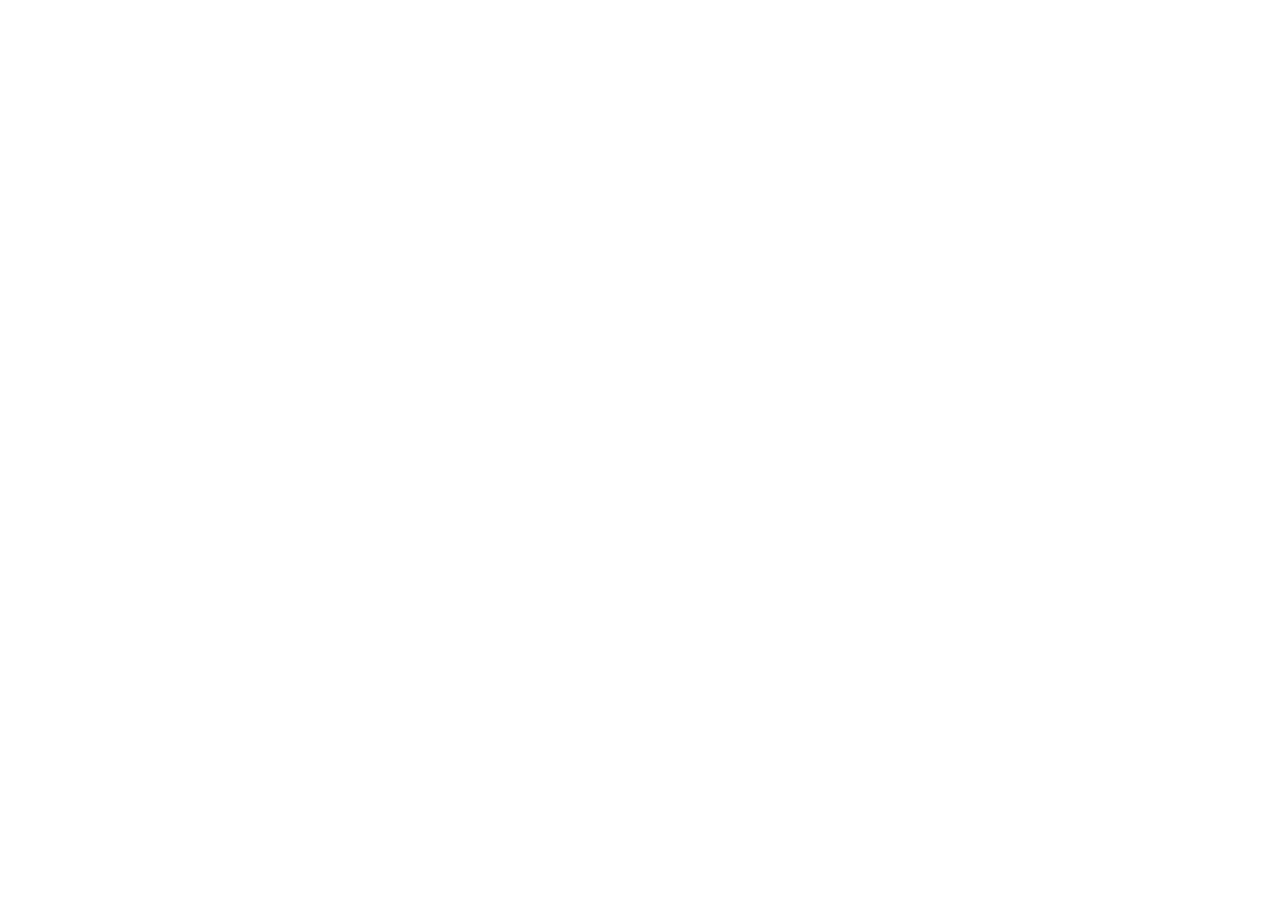
==== index.html @ 9838cd97 "Add files via upload" ====
<!doctype html>
<html lang="en">
<head>
<meta charset="utf-8">
<meta name="viewport" content="width=device-width, initial-scale=1">
<meta name="theme-color" content="#123c59">
<meta name="description" content="CareFlow OPD outpatient appointment booking and queue prototype.">
<title>CareFlow OPD · Hospital Booking System</title>
<link rel="stylesheet" href="styles.css">
</head>
<body>
<div id="app"></div>
<noscript><div style="margin:24px;padding:20px;border:1px solid #e3ebef;border-radius:14px;background:#fff;font-family:Arial,sans-serif;color:#172b3a"><h2>JavaScript is required</h2><p>Please enable JavaScript in your browser, then reopen CareFlow OPD.</p></div></noscript>
<div id="modal-root"></div>
<div class="toast-stack" id="toast-stack" aria-live="polite"></div>
<script src="script.js" defer></script>
</body>
</html>
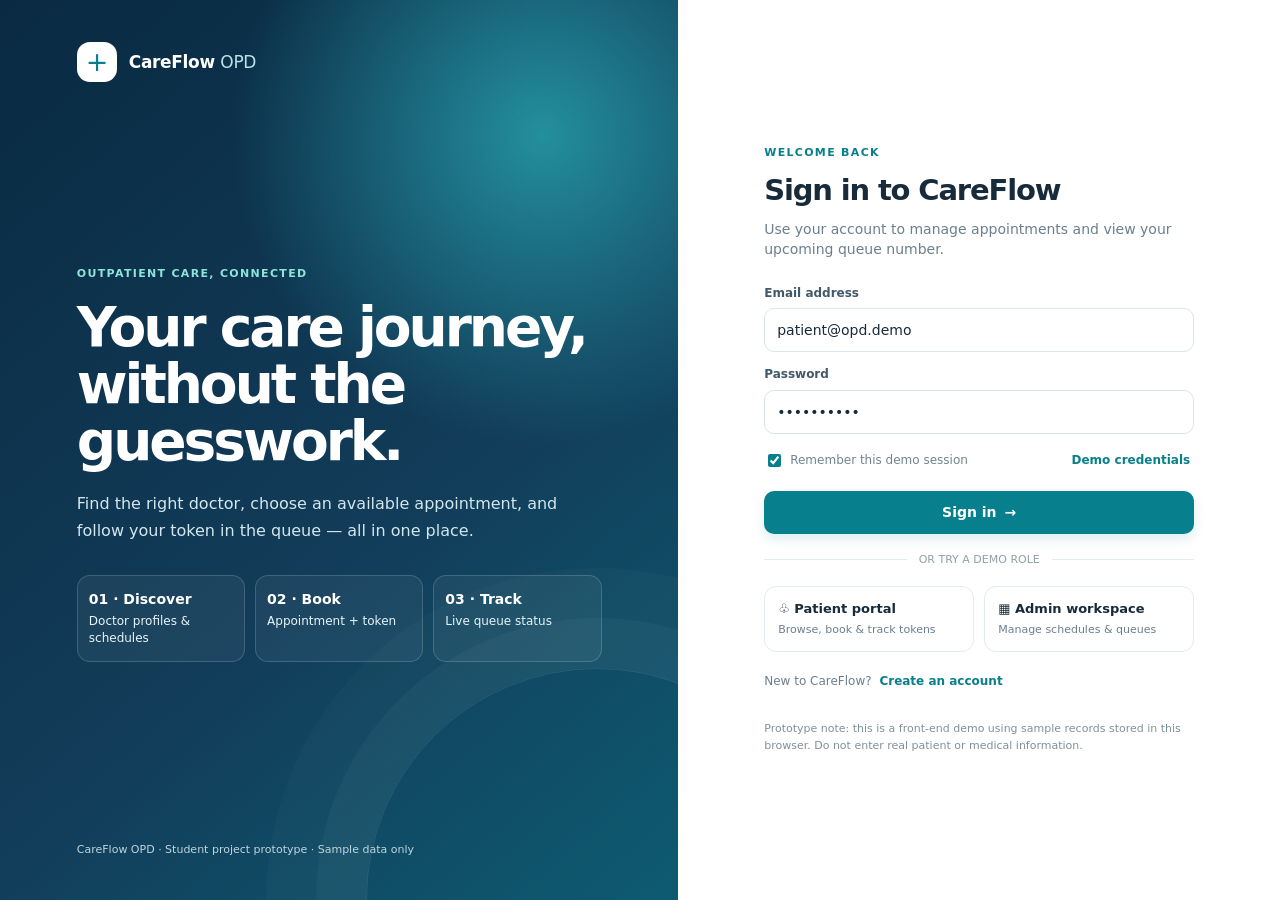
==== commit 03792698: "Add files via upload" ====
--- a/index.html
+++ b/index.html
@@ -1,18 +1,45 @@
 <!doctype html>
 <html lang="en">
 <head>
-<meta charset="utf-8">
-<meta name="viewport" content="width=device-width, initial-scale=1">
-<meta name="theme-color" content="#123c59">
-<meta name="description" content="CareFlow OPD outpatient appointment booking and queue prototype.">
-<title>CareFlow OPD · Hospital Booking System</title>
-<link rel="stylesheet" href="styles.css">
+  <meta charset="utf-8">
+  <meta name="viewport" content="width=device-width, initial-scale=1">
+  <meta name="theme-color" content="#123c59">
+  <meta name="description" content="CareFlow OPD outpatient appointment booking and queue prototype.">
+  <title>CareFlow OPD · Hospital Booking System</title>
+  <link rel="stylesheet" href="./styles.css" onerror="window.showCareFlowAssetError && window.showCareFlowAssetError('styles.css')">
+  <style>
+    .startup-message{min-height:100vh;display:grid;place-items:center;padding:24px;background:#f5f8fa;font-family:Arial,sans-serif;color:#172b3a}
+    .startup-card{width:min(560px,100%);padding:28px;border:1px solid #e3ebef;border-radius:18px;background:#fff;box-shadow:0 14px 35px rgba(25,54,73,.08)}
+    .startup-card h1{font-size:23px;margin:10px 0}.startup-card p{color:#6b7f8d;line-height:1.6}.startup-card code{background:#f1f5f6;padding:2px 5px;border-radius:4px}
+  </style>
+  <script>
+    window.showCareFlowAssetError = function (asset) {
+      var app = document.getElementById('app');
+      if (!app) return;
+      app.innerHTML = '<main class="startup-message"><section class="startup-card"><div style="font-size:12px;font-weight:800;letter-spacing:.1em;color:#087f8c">CAREFLOW OPD</div><h1>Website files are missing</h1><p>The browser could not load <code>' + asset + '</code>. Extract the complete ZIP first, then keep <code>index.html</code>, <code>styles.css</code>, and <code>script.js</code> together in the same folder.</p><p>Do not open <code>index.html</code> from inside the ZIP preview.</p></section></main>';
+    };
+    window.addEventListener('error', function (event) {
+      if (event.target && event.target.tagName === 'SCRIPT' && event.target.src && event.target.src.indexOf('script.js') !== -1) {
+        window.showCareFlowAssetError('script.js');
+      }
+    }, true);
+  </script>
 </head>
 <body>
-<div id="app"></div>
-<noscript><div style="margin:24px;padding:20px;border:1px solid #e3ebef;border-radius:14px;background:#fff;font-family:Arial,sans-serif;color:#172b3a"><h2>JavaScript is required</h2><p>Please enable JavaScript in your browser, then reopen CareFlow OPD.</p></div></noscript>
-<div id="modal-root"></div>
-<div class="toast-stack" id="toast-stack" aria-live="polite"></div>
-<script src="script.js" defer></script>
+  <div id="app">
+    <main class="startup-message" role="status">
+      <section class="startup-card">
+        <div style="font-size:12px;font-weight:800;letter-spacing:.1em;color:#087f8c">CAREFLOW OPD</div>
+        <h1>Loading CareFlow OPD…</h1>
+        <p>If this message remains visible, make sure all three website files are in the same extracted folder and JavaScript is enabled.</p>
+      </section>
+    </main>
+  </div>
+  <noscript>
+    <div class="startup-message"><section class="startup-card"><h1>JavaScript is required</h1><p>Please enable JavaScript in your browser to use the CareFlow OPD prototype.</p></section></div>
+  </noscript>
+  <div id="modal-root"></div>
+  <div class="toast-stack" id="toast-stack" aria-live="polite"></div>
+  <script src="./script.js" defer onerror="window.showCareFlowAssetError && window.showCareFlowAssetError('script.js')"></script>
 </body>
 </html>
--- a/styles.css
+++ b/styles.css
@@ -0,0 +1,35 @@
+:root{--navy:#123c59;--navy2:#0b2f49;--teal:#087f8c;--teal2:#e3f6f5;--blue:#eaf3ff;--ink:#172b3a;--muted:#6b7f8d;--line:#e3ebef;--bg:#f5f8fa;--white:#fff;--green:#16845b;--greenbg:#e5f7ee;--amber:#a96708;--amberbg:#fff3d9;--red:#b94141;--redbg:#fff0f0;--purple:#6552a3;--shadow:0 14px 35px rgba(25,54,73,.08);--radius:18px}
+*{box-sizing:border-box}html{scroll-behavior:smooth}body{margin:0;background:var(--bg);font-family:Inter,ui-sans-serif,system-ui,-apple-system,BlinkMacSystemFont,"Segoe UI",sans-serif;color:var(--ink);font-size:14px;line-height:1.45}button,input,select,textarea{font:inherit}button{cursor:pointer}button:focus-visible,input:focus-visible,select:focus-visible{outline:3px solid #75c9d0;outline-offset:2px} .hidden{display:none!important}.muted{color:var(--muted)}.small{font-size:12px}.eyebrow{color:var(--teal);font-weight:800;font-size:11px;text-transform:uppercase;letter-spacing:.12em}.mono{font-variant-numeric:tabular-nums;font-feature-settings:"tnum"}.btn{border:1px solid transparent;border-radius:10px;padding:10px 14px;display:inline-flex;align-items:center;justify-content:center;gap:8px;font-weight:750;transition:.16s ease;text-decoration:none;white-space:nowrap}.btn:hover{transform:translateY(-1px)}.btn-primary{background:var(--teal);color:white;box-shadow:0 5px 12px #087f8c24}.btn-primary:hover{background:#066e79}.btn-secondary{background:white;color:var(--navy);border-color:var(--line)}.btn-soft{background:var(--teal2);color:var(--teal)}.btn-danger{background:var(--redbg);color:var(--red);border-color:#ffd5d5}.btn-dark{background:var(--navy);color:#fff}.btn-sm{padding:7px 10px;font-size:12px;border-radius:8px}.btn-block{width:100%}.iconbox{width:42px;height:42px;border-radius:13px;display:grid;place-items:center;background:var(--teal2);color:var(--teal);font-size:20px;font-weight:800;flex-shrink:0}.tag{display:inline-flex;align-items:center;gap:5px;padding:5px 9px;border-radius:999px;font-size:11px;font-weight:800;background:#edf2f5;color:#536875;white-space:nowrap}.tag.green{color:var(--green);background:var(--greenbg)}.tag.amber{color:var(--amber);background:var(--amberbg)}.tag.red{color:var(--red);background:var(--redbg)}.tag.blue{color:#2865a6;background:var(--blue)}.tag.purple{color:var(--purple);background:#f0edff}.dot{width:7px;height:7px;background:currentColor;border-radius:50%;display:inline-block}
+/* Welcome / login */
+.auth-screen{min-height:100vh;display:grid;grid-template-columns:minmax(0,1.06fr) minmax(360px,.94fr);background:#fff}.auth-hero{background:radial-gradient(circle at 80% 15%,#238f9e 0,transparent 33%),linear-gradient(140deg,#092a42 0%,#123c59 57%,#087f8c 150%);color:white;padding:42px clamp(28px,6vw,92px);display:flex;flex-direction:column;justify-content:space-between;position:relative;overflow:hidden}.auth-hero:after{content:"";position:absolute;width:460px;height:460px;border:1px solid #ffffff19;border-radius:50%;right:-150px;bottom:-230px;box-shadow:0 0 0 50px #ffffff08,0 0 0 100px #ffffff05}.brand{display:flex;align-items:center;gap:12px;font-weight:850;font-size:17px;letter-spacing:-.02em}.brand-mark{width:40px;height:40px;border-radius:13px;background:#fff;color:var(--teal);display:grid;place-items:center;font-size:27px;font-weight:500}.auth-copy{max-width:580px;position:relative;z-index:1;margin:50px 0}.auth-copy h1{font-size:clamp(38px,4.3vw,62px);line-height:1.04;letter-spacing:-.055em;margin:16px 0 20px}.auth-copy p{font-size:16px;line-height:1.7;color:#d3e7ee;max-width:520px}.hero-features{display:grid;grid-template-columns:repeat(3,1fr);gap:10px;margin-top:30px}.hero-feature{padding:13px 11px;border:1px solid #ffffff29;background:#ffffff0d;border-radius:13px;font-size:12px;color:#e7f5f7}.hero-feature strong{display:block;font-size:14px;margin-bottom:4px;color:white}.auth-bottom{font-size:11px;color:#bed5df;position:relative;z-index:1}.auth-main{padding:34px clamp(22px,5vw,72px);display:flex;align-items:center;justify-content:center}.auth-panel{width:100%;max-width:430px}.auth-panel h2{font-size:29px;letter-spacing:-.04em;margin:8px 0}.auth-panel>p{color:var(--muted);margin:0 0 25px}.form-field{display:flex;flex-direction:column;gap:6px;margin-bottom:14px}.form-field label{font-size:12px;font-weight:800;color:#42596a}.form-field input,.form-field select,.form-field textarea,.control{background:#fff;border:1px solid #dbe5e9;border-radius:10px;padding:11px 12px;min-height:42px;color:var(--ink);width:100%}.form-field input::placeholder{color:#a3b0b8}.form-row{display:grid;grid-template-columns:1fr 1fr;gap:12px}.auth-options{display:flex;justify-content:space-between;align-items:center;gap:10px;font-size:12px;margin:6px 0 18px}.text-button{border:0;background:none;color:var(--teal);font-weight:800;padding:4px}.auth-divider{display:flex;align-items:center;gap:12px;color:#90a0a9;font-size:11px;margin:18px 0}.auth-divider:before,.auth-divider:after{content:"";height:1px;background:var(--line);flex:1}.demo-buttons{display:grid;grid-template-columns:1fr 1fr;gap:10px}.demo-btn{display:flex;flex-direction:column;text-align:left;padding:13px;border:1px solid var(--line);background:#fff;border-radius:12px;gap:4px;color:var(--ink)}.demo-btn:hover{border-color:#80c8cd;background:#f7fcfc}.demo-btn strong{font-size:13px}.demo-btn span{font-size:11px;color:var(--muted)}.demo-note{font-size:11px;line-height:1.6;color:#80909a;margin-top:17px}
+/* App shell */
+.app-shell{min-height:100vh;display:grid;grid-template-columns:246px minmax(0,1fr)}.sidebar{background:var(--navy2);color:#d4e3e9;padding:24px 15px;display:flex;flex-direction:column;min-height:100vh;position:sticky;top:0;height:100vh;overflow:auto}.sidebar .brand{padding:0 10px 25px;color:#fff}.sidebar .brand-mark{background:#1e8290;color:white;width:36px;height:36px;border-radius:11px;font-size:25px}.side-section{font-size:10px;font-weight:850;color:#84a5b7;text-transform:uppercase;letter-spacing:.13em;padding:12px 12px 7px}.nav-list{display:grid;gap:4px}.nav-item{border:0;background:transparent;color:#bed0d9;display:flex;align-items:center;gap:12px;padding:11px 12px;border-radius:10px;text-align:left;font-weight:650;font-size:13px;width:100%}.nav-item .nav-ico{width:20px;text-align:center;font-size:17px;color:#90b5c4}.nav-item:hover{background:#ffffff0d;color:#fff}.nav-item.active{background:#1d607a;color:white;box-shadow:inset 3px 0 #5fd0c9}.nav-item.active .nav-ico{color:#88eee5}.sidebar-spacer{flex:1;min-height:30px}.sidebar-help{padding:14px;border:1px solid #ffffff19;background:#ffffff08;border-radius:13px;font-size:12px;margin:12px 2px 14px}.sidebar-help strong{color:#fff;display:block;margin-bottom:5px}.sidebar-help p{margin:0;color:#9db8c5;line-height:1.6}.user-mini{display:flex;align-items:center;gap:10px;padding:14px 9px 2px;border-top:1px solid #ffffff17}.avatar{width:38px;height:38px;border-radius:13px;background:#d8efed;color:#126f78;display:grid;place-items:center;font-weight:900;flex-shrink:0}.user-mini strong{display:block;color:white;font-size:12px}.user-mini span{display:block;color:#9cb6c3;font-size:11px;margin-top:2px}.main-area{min-width:0}.topbar{height:74px;padding:0 clamp(18px,3vw,42px);display:flex;align-items:center;justify-content:space-between;gap:16px;background:#ffffffd9;border-bottom:1px solid var(--line);position:sticky;top:0;z-index:20;backdrop-filter:blur(12px)}.crumb{color:var(--muted);font-size:12px}.topbar-title{font-weight:850;font-size:16px;margin-top:2px;letter-spacing:-.02em}.top-actions{display:flex;align-items:center;gap:9px}.mini-search{position:relative;width:220px}.mini-search input{width:100%;border:1px solid var(--line);background:#f7fafb;border-radius:10px;padding:9px 12px 9px 34px}.mini-search span{position:absolute;left:11px;top:8px;color:#83949e}.role-chip{background:#eaf6f6;color:#137b82;border:1px solid #d4efed;border-radius:10px;padding:8px 10px;font-size:11px;font-weight:850}.content{max-width:1450px;margin:0 auto;padding:28px clamp(18px,3vw,42px) 44px}.page-intro{display:flex;justify-content:space-between;align-items:flex-end;gap:18px;margin-bottom:22px}.page-intro h1{font-size:clamp(24px,2.6vw,32px);letter-spacing:-.045em;margin:5px 0 5px}.page-intro p{margin:0;color:var(--muted);max-width:720px}.page-actions{display:flex;gap:9px;flex-wrap:wrap}.grid{display:grid;gap:16px}.stats-grid{grid-template-columns:repeat(4,minmax(0,1fr));margin-bottom:20px}.stat-card,.panel,.doctor-card,.appointment-card,.welcome-card{background:#fff;border:1px solid var(--line);border-radius:var(--radius);box-shadow:0 3px 10px #19364a04}.stat-card{padding:17px;display:flex;justify-content:space-between;gap:12px;align-items:flex-start}.stat-label{font-size:12px;color:var(--muted);font-weight:650}.stat-value{font-size:28px;font-weight:900;letter-spacing:-.05em;margin:5px 0 3px}.stat-foot{font-size:11px;color:#81919a}.stat-icon{height:39px;width:39px;border-radius:12px;display:grid;place-items:center;font-size:18px;background:var(--blue);color:#306ba8}.stat-icon.teal{background:var(--teal2);color:var(--teal)}.stat-icon.amber{background:var(--amberbg);color:var(--amber)}.stat-icon.purple{background:#f0edff;color:var(--purple)}.two-col{grid-template-columns:minmax(0,1.35fr) minmax(280px,.8fr)}.panel{padding:20px;min-width:0}.panel-head{display:flex;align-items:center;justify-content:space-between;gap:12px;margin-bottom:16px}.panel-head h2,.panel h2{font-size:16px;letter-spacing:-.025em;margin:0}.panel-head p{color:var(--muted);font-size:12px;margin:4px 0 0}.link-button{border:0;background:transparent;color:var(--teal);font-weight:850;font-size:12px;padding:4px}.appointment-highlight{border:1px solid #dbeeee;background:linear-gradient(112deg,#f0fbfa,#f7fbff);border-radius:15px;padding:17px;display:flex;justify-content:space-between;gap:14px;align-items:center}.ap-head{display:flex;gap:12px;align-items:center}.doctor-avatar{width:47px;height:47px;border-radius:15px;display:grid;place-items:center;background:#dceef5;color:#245d75;font-weight:900;font-size:15px;flex-shrink:0}.doctor-avatar.v2{background:#e4e0fb;color:#6554a2}.doctor-avatar.v3{background:#fce9dc;color:#a55d2d}.doctor-avatar.v4{background:#e3f5e9;color:#327f54}.ap-head strong{display:block;font-size:14px}.ap-head .muted{font-size:12px;margin-top:3px}.ap-meta{display:flex;gap:14px;flex-wrap:wrap;margin-top:14px;color:#526a78;font-size:12px}.ap-meta span{display:flex;align-items:center;gap:6px}.token-box{min-width:84px;text-align:center;background:white;border:1px solid #d5e8e9;border-radius:13px;padding:10px 12px}.token-box label{display:block;font-size:10px;color:var(--muted);font-weight:800;text-transform:uppercase;letter-spacing:.08em}.token-box strong{font-size:24px;color:var(--teal);letter-spacing:-.03em}.queue-track{padding:10px 0}.queue-big{display:flex;align-items:center;gap:14px;margin:12px 0 18px}.queue-big-number{font-size:34px;font-weight:900;letter-spacing:-.06em;color:var(--navy)}.queue-big small{display:block;color:var(--muted);font-size:11px;letter-spacing:0;font-weight:600}.progress-track{height:7px;background:#eaf0f3;border-radius:99px;overflow:hidden;margin:9px 0}.progress-track span{height:100%;display:block;background:linear-gradient(90deg,var(--teal),#64c6bc);border-radius:99px}.queue-steps{display:grid;grid-template-columns:repeat(4,1fr);gap:6px}.queue-step{padding:10px 5px;text-align:center;background:#f5f8fa;border-radius:10px;font-size:10px;color:#71838e}.queue-step strong{display:block;color:#3b5464;font-size:12px;margin-bottom:3px}.queue-step.active{background:var(--teal2);color:var(--teal)}.queue-step.active strong{color:var(--teal)}.section-space{margin-top:22px}.doctor-grid{grid-template-columns:repeat(3,minmax(0,1fr))}.doctor-card{padding:18px;transition:.18s ease;display:flex;flex-direction:column;gap:12px}.doctor-card:hover{box-shadow:var(--shadow);transform:translateY(-2px);border-color:#c9e5e5}.doctor-card-top{display:flex;align-items:flex-start;gap:12px}.doctor-card h3{margin:0 0 3px;font-size:14px}.doctor-card .specialty{font-size:12px;color:var(--teal);font-weight:800}.doctor-bio{font-size:12px;line-height:1.6;color:var(--muted);min-height:38px}.doctor-foot{border-top:1px solid var(--line);padding-top:12px;display:flex;justify-content:space-between;align-items:center;gap:7px;margin-top:auto}.availability-line{font-size:11px;color:#5d7583}.availability-line strong{display:block;color:var(--ink);font-size:12px;margin-bottom:2px}.toolbar{display:flex;gap:10px;align-items:center;flex-wrap:wrap;margin-bottom:17px}.toolbar .search-control{flex:1;min-width:190px;max-width:360px;position:relative}.toolbar input,.toolbar select{border:1px solid var(--line);background:white;border-radius:10px;padding:10px 12px;color:var(--ink);min-height:40px}.toolbar .search-control input{width:100%;padding-left:34px}.toolbar .search-control span{position:absolute;left:12px;top:10px;color:#91a0a9}.toolbar select{min-width:155px}.table-wrap{overflow:auto;border:1px solid var(--line);border-radius:13px;background:white}table{border-collapse:collapse;width:100%;min-width:710px;text-align:left}th{background:#f7fafb;padding:12px 14px;font-size:10px;text-transform:uppercase;letter-spacing:.09em;color:#71838e;font-weight:850;white-space:nowrap}td{padding:13px 14px;border-top:1px solid #edf1f3;font-size:12px;color:#3c5362;vertical-align:middle}tbody tr:hover{background:#fbfdfd}td strong{color:var(--ink)}.patient-cell{display:flex;align-items:center;gap:9px;min-width:155px}.patient-cell .avatar{width:31px;height:31px;border-radius:10px;font-size:11px}.table-actions{display:flex;gap:6px;align-items:center}.table-actions select{border:1px solid var(--line);border-radius:8px;padding:7px;background:#fff;font-size:11px}.empty-state{text-align:center;padding:42px 20px;color:var(--muted)}.empty-state .empty-icon{font-size:30px;margin-bottom:10px}.empty-state strong{display:block;color:var(--ink);margin-bottom:4px}.profile-grid{grid-template-columns:minmax(0,.8fr) minmax(0,1.2fr)}.profile-banner{background:linear-gradient(135deg,#123c59,#087f8c);border-radius:17px;padding:23px;color:#fff;display:flex;align-items:center;gap:15px}.profile-banner .avatar{width:58px;height:58px;font-size:18px;background:#dff7f2}.profile-banner h2{font-size:19px;margin:0 0 4px}.profile-banner p{margin:0;color:#cfe5ec;font-size:12px}.profile-detail{display:grid;grid-template-columns:1fr 1fr;gap:0 18px;margin-top:16px}.profile-detail .form-field{margin-bottom:13px}.note-box{padding:13px 15px;border-radius:12px;background:#f2f8fc;color:#516e7e;font-size:12px;line-height:1.6;border:1px solid #dceaf2}.note-box strong{color:#234c63}.coverage-list{display:grid;gap:12px}.coverage-item{display:grid;grid-template-columns:82px minmax(0,1fr) auto;gap:13px;align-items:center;padding:14px;border:1px solid var(--line);border-radius:12px;background:#fff}.coverage-id{font-size:12px;font-weight:900;color:var(--teal)}.coverage-item strong{display:block;font-size:13px;margin-bottom:3px}.coverage-item p{font-size:11px;color:var(--muted);margin:0;line-height:1.55}.coverage-links{font-size:11px;color:#64808e;text-align:right;max-width:180px}.coverage-links strong{font-size:11px;color:#496a77}.inline-note{font-size:11px;color:#6d818e;background:#f5f8fa;padding:10px 12px;border-radius:10px;margin-top:12px}.filters-row{display:flex;align-items:center;justify-content:space-between;gap:12px;flex-wrap:wrap}.modal-backdrop{position:fixed;inset:0;background:#102b3bb3;z-index:80;display:grid;place-items:center;padding:18px;overflow:auto}.modal{background:white;border-radius:18px;box-shadow:0 25px 90px #061e2c55;width:min(590px,100%);max-height:92vh;overflow:auto}.modal.wide{width:min(780px,100%)}.modal-head{padding:19px 22px;border-bottom:1px solid var(--line);display:flex;justify-content:space-between;gap:12px;align-items:center;position:sticky;top:0;background:#fff;z-index:2}.modal-head h2{margin:0;font-size:17px;letter-spacing:-.03em}.close-btn{border:0;width:32px;height:32px;border-radius:9px;background:#f1f5f6;color:#526974;font-size:19px}.modal-body{padding:21px 22px}.modal-foot{display:flex;justify-content:flex-end;gap:9px;padding:15px 22px;border-top:1px solid var(--line)}.slot-grid{display:grid;grid-template-columns:repeat(4,1fr);gap:8px}.slot-btn{border:1px solid var(--line);background:white;border-radius:9px;padding:9px 5px;color:var(--ink);font-weight:800;font-size:12px}.slot-btn:hover{border-color:var(--teal);color:var(--teal)}.slot-btn.selected{background:var(--teal);border-color:var(--teal);color:white}.slot-btn:disabled{background:#f1f4f5;color:#a5b0b6;text-decoration:line-through;cursor:not-allowed;border-color:#e9eef0}.date-grid{display:grid;grid-template-columns:repeat(4,1fr);gap:8px}.date-btn{border:1px solid var(--line);background:#fff;padding:9px 4px;border-radius:10px;text-align:center;color:#5f7481}.date-btn strong{display:block;color:var(--ink);font-size:12px}.date-btn span{display:block;font-size:10px;margin-top:2px}.date-btn.selected{background:var(--teal2);border-color:#79cbc8;color:var(--teal)}.date-btn.selected strong{color:var(--teal)}.toast-stack{position:fixed;right:20px;bottom:20px;z-index:110;display:grid;gap:9px}.toast{background:#163c51;color:#fff;padding:13px 17px;border-radius:12px;box-shadow:0 12px 25px #0b2e4238;max-width:360px;font-size:12px;animation:toastIn .18s ease}.toast.success{border-left:4px solid #5ad2a6}.toast.warn{border-left:4px solid #ffcd67}@keyframes toastIn{from{transform:translateY(8px);opacity:0}to{transform:translateY(0);opacity:1}}.status-select{font-weight:800;border-radius:8px;padding:7px 8px;border:1px solid var(--line);font-size:11px;background:white}.check-row{display:flex;gap:8px;flex-wrap:wrap}.check-pill{display:flex;gap:6px;align-items:center;background:#f3f7f8;border:1px solid #e5ecef;border-radius:9px;padding:8px 9px;font-size:11px;font-weight:750}.check-pill input{accent-color:var(--teal)}.mobile-menu{display:none}.footer-note{text-align:center;color:#9aa8b0;font-size:10px;margin-top:28px}.queue-admin-cards{grid-template-columns:repeat(3,minmax(0,1fr))}.queue-admin-card{padding:16px;background:white;border:1px solid var(--line);border-radius:14px}.queue-admin-card .num{font-size:25px;letter-spacing:-.05em;font-weight:900}.queue-admin-card p{color:var(--muted);font-size:11px;margin:3px 0 10px}.call-next-banner{display:flex;justify-content:space-between;align-items:center;gap:16px;background:linear-gradient(110deg,#e9f8f6,#f3f8ff);border:1px solid #d8eceb;padding:16px 18px;border-radius:14px;margin-bottom:17px}.call-next-banner strong{display:block;font-size:14px}.call-next-banner span{display:block;color:var(--muted);font-size:11px;margin-top:3px}.onboarding-strip{background:#fff;border:1px dashed #c9dfe4;padding:13px 15px;border-radius:12px;margin-bottom:18px;display:flex;gap:12px;align-items:center;color:#607987;font-size:12px}.onboarding-strip strong{color:var(--ink)}
+
+/* Notifications */
+.notification-wrap{position:relative;display:flex;align-items:center}
+.notification-trigger{position:relative;width:41px;height:41px;display:grid;place-items:center;border:1px solid var(--line);border-radius:11px;background:#fff;color:var(--navy);transition:.16s ease}
+.notification-trigger:hover{border-color:#9bd3d3;background:#f6fbfb}
+.notification-trigger svg{width:19px;height:19px;display:block}
+.notification-badge{position:absolute;top:-6px;right:-6px;min-width:18px;height:18px;padding:0 4px;display:grid;place-items:center;border:2px solid #fff;border-radius:999px;background:#d84c4c;color:#fff;font-size:9px;font-weight:900;line-height:1}
+.notification-panel{position:absolute;right:0;top:calc(100% + 12px);width:min(370px,calc(100vw - 28px));background:#fff;border:1px solid var(--line);border-radius:15px;box-shadow:0 18px 48px rgba(14,43,60,.18);z-index:70;overflow:hidden}
+.notification-panel.hidden{display:none!important}
+.notification-head{display:flex;align-items:center;justify-content:space-between;gap:10px;padding:15px 16px;border-bottom:1px solid var(--line)}
+.notification-head strong{font-size:14px}
+.notification-head button{border:0;background:transparent;color:var(--teal);font-size:11px;font-weight:850;padding:5px}
+.notification-list{max-height:390px;overflow:auto}
+.notification-item{width:100%;display:flex;align-items:flex-start;gap:11px;padding:13px 15px;text-align:left;border:0;border-bottom:1px solid #eef2f4;background:#fff;color:var(--ink)}
+.notification-item:hover{background:#f8fbfc}
+.notification-item.unread{background:#f2faf9}
+.notification-item-icon{width:33px;height:33px;flex:0 0 33px;border-radius:10px;background:var(--teal2);color:var(--teal);display:grid;place-items:center;font-size:15px}
+.notification-item-copy{min-width:0;flex:1}
+.notification-item-copy strong{display:block;font-size:12px;margin:1px 0 3px}
+.notification-item-copy p{margin:0;color:#617581;font-size:11px;line-height:1.5;overflow-wrap:anywhere}
+.notification-item-copy time{display:block;color:#91a0a9;font-size:10px;margin-top:6px}
+.notification-unread-dot{width:7px;height:7px;flex:0 0 7px;margin-top:5px;border-radius:50%;background:var(--teal)}
+.notification-empty{padding:28px 18px;text-align:center;color:var(--muted);font-size:12px}
+.notification-empty span{display:block;font-size:24px;margin-bottom:7px}
+@media(max-width:760px){.top-actions{gap:7px}.notification-trigger{width:39px;height:39px}.notification-panel{right:-54px;top:calc(100% + 10px)}}
+
+@media(max-width:1120px){.app-shell{grid-template-columns:218px minmax(0,1fr)}.doctor-grid{grid-template-columns:repeat(2,minmax(0,1fr))}.stats-grid{grid-template-columns:repeat(2,minmax(0,1fr))}.two-col{grid-template-columns:1fr}.mini-search{width:180px}}
+@media(max-width:760px){.auth-screen{grid-template-columns:1fr}.auth-hero{padding:24px 24px 28px;min-height:330px}.auth-copy{margin:34px 0 24px}.auth-copy h1{font-size:40px}.hero-features{grid-template-columns:1fr 1fr 1fr}.hero-feature{padding:10px 8px}.auth-bottom{display:none}.auth-main{padding:28px 22px 38px}.app-shell{display:block}.sidebar{position:fixed;z-index:50;left:-270px;top:0;width:246px;transition:left .22s ease;box-shadow:10px 0 35px #092c3a30}.sidebar.open{left:0}.mobile-menu{display:inline-flex}.topbar{height:66px;padding:0 15px}.topbar .crumb{display:none}.top-actions{gap:6px}.top-actions .mini-search{display:none}.role-chip{display:none}.content{padding:22px 14px 34px}.page-intro{align-items:flex-start;flex-direction:column}.stats-grid{gap:10px}.stat-card{padding:13px}.stat-value{font-size:24px}.doctor-grid{grid-template-columns:1fr}.profile-grid{grid-template-columns:1fr}.queue-admin-cards{grid-template-columns:1fr}.coverage-item{grid-template-columns:60px minmax(0,1fr);}.coverage-links{grid-column:2;text-align:left;max-width:none}.appointment-highlight{align-items:flex-start;flex-direction:column}.appointment-highlight>.btn{width:100%}.form-row{grid-template-columns:1fr}.slot-grid{grid-template-columns:repeat(3,1fr)}.date-grid{grid-template-columns:repeat(3,1fr)}.modal-backdrop{padding:8px}.modal-body{padding:17px}.panel{padding:15px}.call-next-banner{align-items:flex-start;flex-direction:column}.call-next-banner .btn{width:100%}}
+@media(max-width:400px){.stats-grid{grid-template-columns:1fr 1fr}.hero-features{grid-template-columns:1fr}.auth-hero{min-height:auto}.auth-copy h1{font-size:34px}.demo-buttons{grid-template-columns:1fr}.queue-steps{grid-template-columns:repeat(2,1fr)}}
